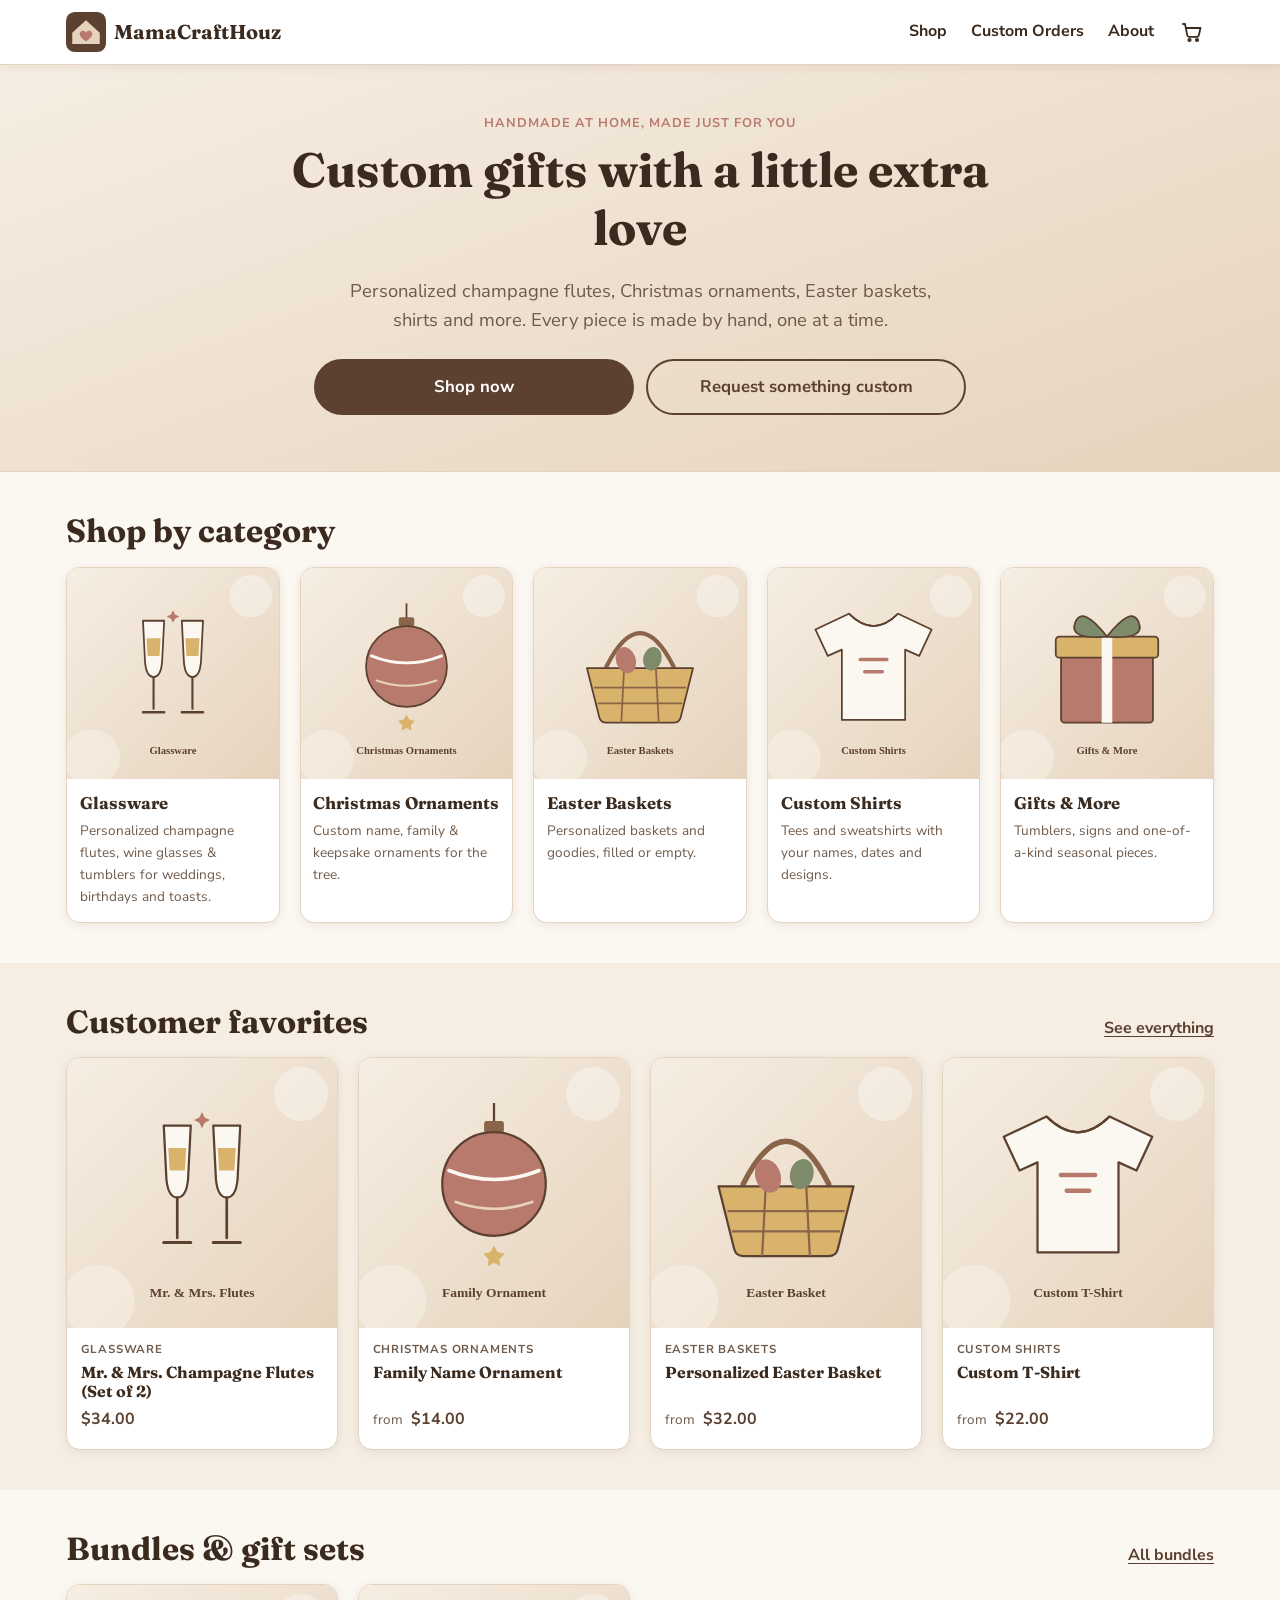
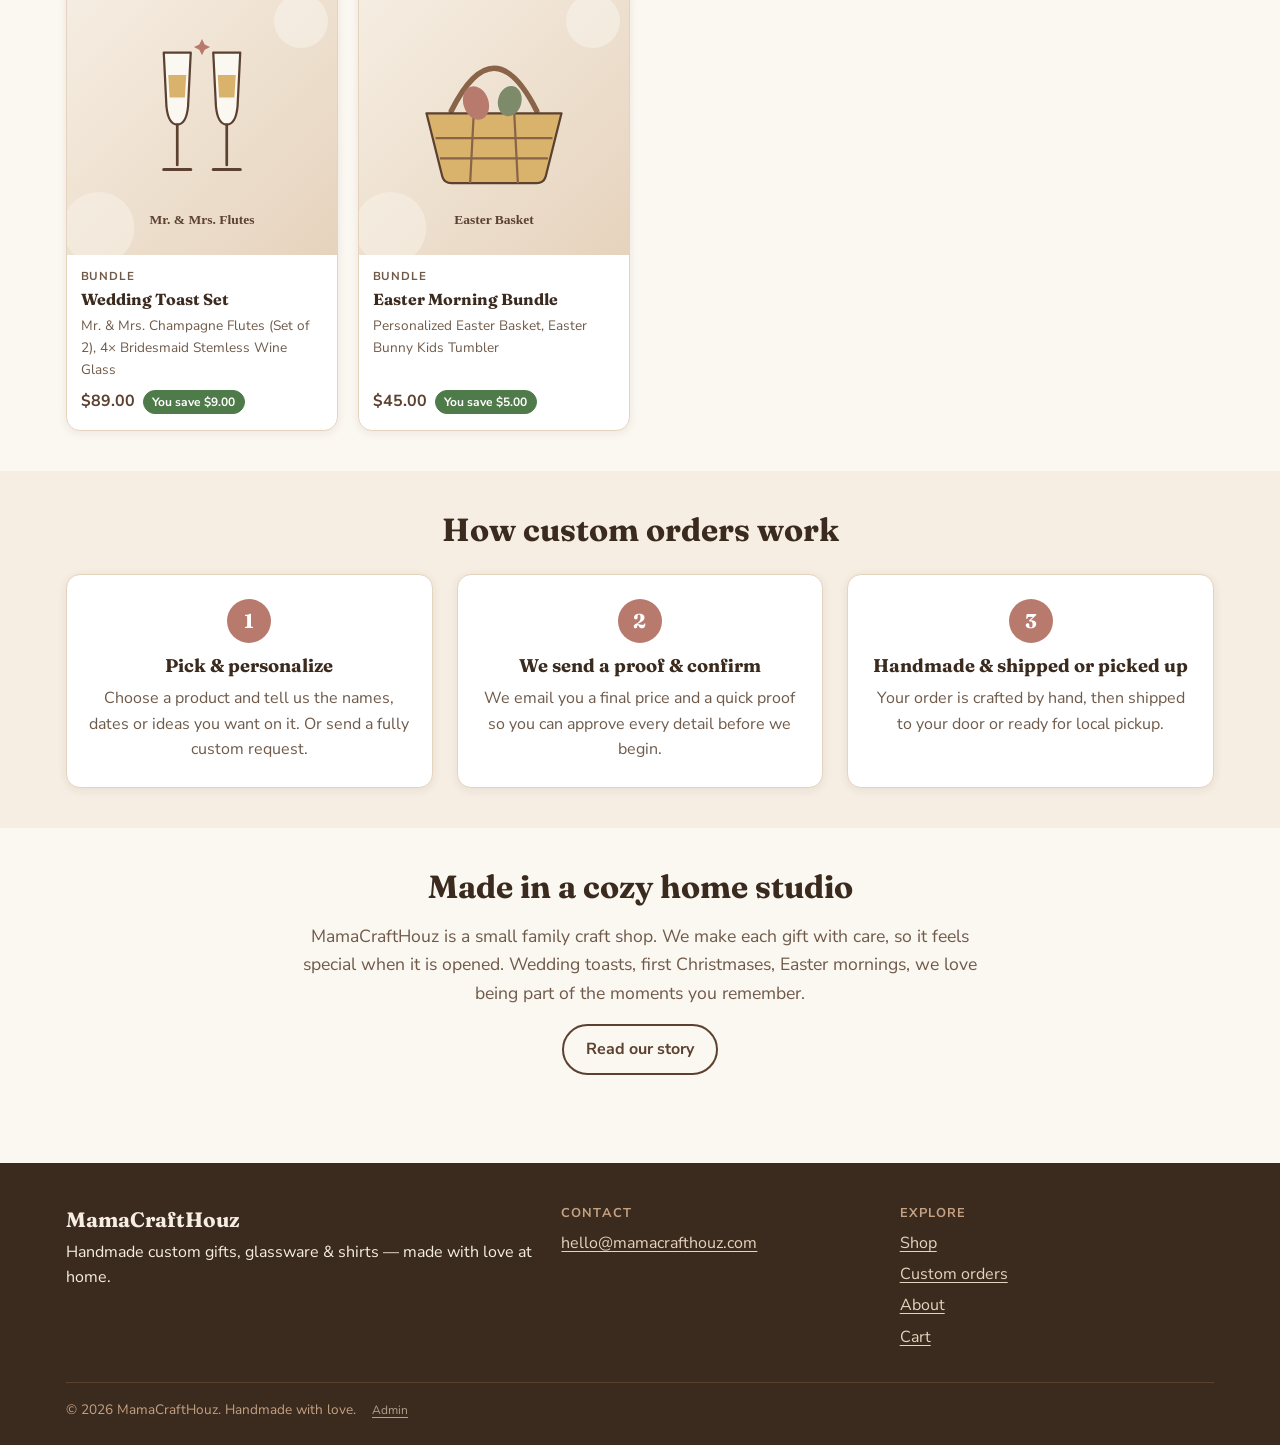
==== index.html @ 95ccf109 "Add storefront: home, shop, product/bundle pages, cart with order requests, custom order form Includ" ====
<!doctype html>
<html lang="en">
<head>
<meta charset="utf-8">
<meta name="viewport" content="width=device-width, initial-scale=1">
<title>MamaCraftHouz | Handmade custom gifts, glassware & shirts</title>
<meta name="description" content="Handmade custom champagne glasses, Christmas ornaments, Easter baskets, shirts and gifts, made with love at home.">
<meta property="og:type" content="website">
<meta property="og:site_name" content="MamaCraftHouz">
<meta property="og:title" content="MamaCraftHouz | Handmade custom gifts, glassware & shirts">
<meta property="og:description" content="Handmade custom champagne glasses, Christmas ornaments, Easter baskets, shirts and gifts, made with love at home.">
<meta property="og:image" content="images/products/cat-gifts.svg">
<meta name="theme-color" content="#5c4130">
<link rel="icon" type="image/svg+xml" href="images/favicon.svg">
<link rel="stylesheet" href="css/theme.css">
<link rel="stylesheet" href="css/site.css">
</head>
<body>
<a class="skip-link" href="#main">Skip to content</a>
<header class="site-header" id="site-header"></header>
<main id="main" tabindex="-1">

<section class="hero">
  <div class="container hero-inner">
    <p class="eyebrow">Handmade at home, made just for you</p>
    <h1>Custom gifts with a little extra love</h1>
    <p class="hero-lead">Personalized champagne flutes, Christmas ornaments, Easter baskets, shirts and more. Every piece is made by hand, one at a time.</p>
    <div class="hero-actions">
      <a class="btn btn-primary btn-lg" href="shop.html">Shop now</a>
      <a class="btn btn-secondary btn-lg" href="custom-order.html">Request something custom</a>
    </div>
  </div>
</section>

<section class="section" aria-labelledby="cat-h">
  <div class="container">
    <h2 id="cat-h" class="section-title">Shop by category</h2>
    <div id="categories" class="tile-grid" aria-busy="true"></div>
  </div>
</section>

<section class="section section-alt" aria-labelledby="feat-h">
  <div class="container">
    <div class="section-head"><h2 id="feat-h" class="section-title">Customer favorites</h2><a class="link-more" href="shop.html">See everything</a></div>
    <div id="featured" class="grid" aria-busy="true"></div>
  </div>
</section>

<section class="section" id="bundles-section" aria-labelledby="bun-h" hidden>
  <div class="container">
    <div class="section-head"><h2 id="bun-h" class="section-title">Bundles &amp; gift sets</h2><a class="link-more" href="shop.html?category=bundles">All bundles</a></div>
    <div id="bundles" class="grid"></div>
  </div>
</section>

<section class="section section-alt" aria-labelledby="how-h">
  <div class="container">
    <h2 id="how-h" class="section-title center">How custom orders work</h2>
    <ol class="steps">
      <li class="step"><span class="step-num" aria-hidden="true">1</span><h3>Pick &amp; personalize</h3><p>Choose a product and tell us the names, dates or ideas you want on it. Or send a fully custom request.</p></li>
      <li class="step"><span class="step-num" aria-hidden="true">2</span><h3>We send a proof &amp; confirm</h3><p>We email you a final price and a quick proof so you can approve every detail before we begin.</p></li>
      <li class="step"><span class="step-num" aria-hidden="true">3</span><h3>Handmade &amp; shipped or picked up</h3><p>Your order is crafted by hand, then shipped to your door or ready for local pickup.</p></li>
    </ol>
  </div>
</section>

<section class="section" aria-labelledby="about-h">
  <div class="container narrow center">
    <h2 id="about-h" class="section-title">Made in a cozy home studio</h2>
    <p class="lead">MamaCraftHouz is a small family craft shop. We make each gift with care, so it feels special when it is opened. Wedding toasts, first Christmases, Easter mornings, we love being part of the moments you remember.</p>
    <p><a class="btn btn-secondary" href="about.html">Read our story</a></p>
  </div>
</section>

</main>
<footer class="site-footer" id="site-footer"></footer>
<noscript><p class="notice">Please enable JavaScript to browse the shop.</p></noscript>
<script type="module">
import { initLayout } from "./js/layout.js";
initLayout("");
</script>
<script type="module" src="js/home.js"></script>
</body>
</html>
---- css/theme.css ----
/* ==========================================================
   MamaCraftHouz theme tokens — change the color scheme HERE.
   Every other stylesheet uses these variables only.
   ========================================================== */
@import url("https://fonts.googleapis.com/css2?family=Fraunces:opsz,wght@9..144,500;9..144,700&family=Nunito+Sans:wght@400;600;700&display=swap");

:root {
  /* Brand browns */
  --brown-900: #3b2a1e;
  --brown-700: #5c4130;
  --brown-500: #8a6448;
  --brown-300: #c4a283;
  --tan-200: #e6d3bd;
  --cream-100: #f6eee3;
  --cream-50: #fbf7f1;

  /* Accents */
  --sage: #7d8b6a;
  --rose: #b97a6e;

  /* Semantic roles */
  --bg: var(--cream-50);
  --surface: #ffffff;
  --surface-alt: var(--cream-100);
  --text: var(--brown-900);
  --text-muted: #6f5a4a;
  --border: var(--tan-200);
  --primary: var(--brown-700);
  --primary-hover: var(--brown-900);
  --on-primary: #ffffff;
  --accent: var(--rose);
  --success: #4f7a4a;
  --danger: #a3433a;
  --focus: #c98a3e;

  --font-heading: "Fraunces", Georgia, serif;
  --font-body: "Nunito Sans", system-ui, -apple-system, Segoe UI, sans-serif;

  --radius: 14px;
  --radius-sm: 8px;
  --shadow: 0 2px 10px rgba(59, 42, 30, 0.08);
  --shadow-lg: 0 10px 30px rgba(59, 42, 30, 0.14);
  --max-width: 1180px;
  --gutter: 16px;
}
---- css/site.css ----
/* MamaCraftHouz storefront styles. Colors/fonts come ONLY from css/theme.css variables. */
*, *::before, *::after { box-sizing: border-box; }
html { -webkit-text-size-adjust: 100%; scroll-behavior: smooth; }
body {
  margin: 0; background: var(--bg); color: var(--text);
  font-family: var(--font-body); font-size: 1rem; line-height: 1.6;
  min-height: 100vh; display: flex; flex-direction: column; overflow-x: hidden;
}
main { flex: 1; }
img, svg { max-width: 100%; height: auto; display: block; }
h1, h2, h3, h4 { font-family: var(--font-heading); font-weight: 700; line-height: 1.2; margin: 0 0 .5em; color: var(--text); }
h1 { font-size: clamp(1.9rem, 6vw, 3rem); }
h2 { font-size: clamp(1.4rem, 4vw, 2rem); }
h3 { font-size: 1.15rem; }
p { margin: 0 0 1em; }
a { color: var(--primary); text-underline-offset: 3px; }
a:hover { color: var(--accent); }
s { color: var(--text-muted); }

:focus-visible { outline: 3px solid var(--focus); outline-offset: 2px; border-radius: 4px; }
.sr-only { position: absolute; width: 1px; height: 1px; margin: -1px; padding: 0; overflow: hidden; clip: rect(0 0 0 0); white-space: nowrap; border: 0; }
.skip-link { position: absolute; left: var(--gutter); top: -100px; z-index: 100; background: var(--primary); color: var(--on-primary); padding: .6rem 1rem; border-radius: var(--radius-sm); }
.skip-link:focus { top: var(--gutter); }
[hidden] { display: none !important; }

.container { width: 100%; max-width: var(--max-width); margin: 0 auto; padding: 0 var(--gutter); }
.narrow { max-width: 720px; }
.center { text-align: center; }
.lead { font-size: 1.1rem; color: var(--text-muted); }
.section { padding: 2.5rem 0; }
.section-tight { padding: 1.5rem 0 3rem; }
.section-alt { background: var(--surface-alt); }
.section-title { margin-bottom: 1rem; }
.section-head { display: flex; flex-wrap: wrap; align-items: baseline; justify-content: space-between; gap: .5rem 1rem; }
.link-more { font-weight: 700; }
.eyebrow { text-transform: uppercase; letter-spacing: .08em; font-size: .8rem; font-weight: 700; color: var(--accent); margin-bottom: .5rem; }
.eyebrow a { color: inherit; }
.page-head { background: var(--surface-alt); border-bottom: 1px solid var(--border); padding: 2rem 0 1.5rem; }
.page-head h1 { margin-bottom: .25em; }
.page-head .lead { margin: 0; max-width: 60ch; }
.loading { color: var(--text-muted); padding: 2rem 0; }

/* Header */
.site-header { position: sticky; top: 0; z-index: 50; background: var(--surface); border-bottom: 1px solid var(--border); box-shadow: var(--shadow); }
.header-inner { display: flex; align-items: center; gap: .5rem; min-height: 64px; }
.logo { display: flex; align-items: center; gap: .5rem; text-decoration: none; color: var(--text); margin-right: auto; min-width: 0; }
.logo-mark { width: 40px; height: 40px; }
.logo-text { font-family: var(--font-heading); font-weight: 700; font-size: 1.25rem; white-space: nowrap; }
.main-nav { display: none; flex-direction: column; position: absolute; top: 100%; left: 0; right: 0; background: var(--surface); border-bottom: 1px solid var(--border); box-shadow: var(--shadow-lg); padding: .5rem var(--gutter) 1rem; }
.main-nav.open { display: flex; }
.main-nav a { padding: .8rem .25rem; text-decoration: none; font-weight: 700; color: var(--text); border-bottom: 1px solid var(--border); }
.main-nav a:last-child { border-bottom: 0; }
.main-nav a:hover, .main-nav a[aria-current="page"] { color: var(--accent); }
.cart-link, .menu-toggle { position: relative; display: inline-flex; align-items: center; justify-content: center; width: 44px; height: 44px; border-radius: 50%; color: var(--text); background: transparent; border: 0; cursor: pointer; }
.cart-link:hover, .menu-toggle:hover { background: var(--surface-alt); color: var(--text); }
.cart-badge { position: absolute; top: 2px; right: 0; min-width: 20px; height: 20px; padding: 0 5px; border-radius: 10px; background: var(--accent); color: var(--on-primary); font-size: .72rem; font-weight: 700; line-height: 20px; text-align: center; }
.menu-bars, .menu-bars::before, .menu-bars::after { display: block; width: 22px; height: 2px; background: var(--text); border-radius: 2px; position: relative; transition: transform .2s, opacity .2s; }
.menu-bars::before, .menu-bars::after { content: ""; position: absolute; left: 0; }
.menu-bars::before { top: -7px; }
.menu-bars::after { top: 7px; }
.menu-toggle[aria-expanded="true"] .menu-bars { background: transparent; }
.menu-toggle[aria-expanded="true"] .menu-bars::before { transform: translateY(7px) rotate(45deg); }
.menu-toggle[aria-expanded="true"] .menu-bars::after { transform: translateY(-7px) rotate(-45deg); }
@media (min-width: 760px) {
  .menu-toggle { display: none; }
  .main-nav { display: flex; position: static; flex-direction: row; gap: 1.5rem; padding: 0; border: 0; box-shadow: none; background: transparent; margin-right: .5rem; }
  .main-nav a { border: 0; padding: .5rem 0; }
}

/* Buttons */
.btn { display: inline-flex; align-items: center; justify-content: center; gap: .5rem; min-height: 44px; padding: .65rem 1.4rem; border-radius: 999px; border: 2px solid var(--primary); font: inherit; font-weight: 700; text-decoration: none; cursor: pointer; transition: background .15s, color .15s, transform .1s; }
.btn:active { transform: translateY(1px); }
.btn-primary { background: var(--primary); color: var(--on-primary); }
.btn-primary:hover { background: var(--primary-hover); border-color: var(--primary-hover); color: var(--on-primary); }
.btn-secondary { background: transparent; color: var(--primary); }
.btn-secondary:hover { background: var(--primary); color: var(--on-primary); }
.btn-lg { min-height: 52px; padding: .8rem 1.8rem; font-size: 1.05rem; }
.btn-block { width: 100%; }
.btn[disabled] { opacity: .6; cursor: not-allowed; }
.link-btn { background: none; border: 0; padding: .5rem; min-height: 44px; font: inherit; color: var(--danger); text-decoration: underline; cursor: pointer; }

/* Hero */
.hero { background: linear-gradient(160deg, var(--cream-100), var(--tan-200)); padding: 3rem 0 3.5rem; text-align: center; border-bottom: 1px solid var(--border); }
.hero-inner { max-width: 780px; }
.hero h1 { margin-bottom: .4em; }
.hero-lead { font-size: 1.15rem; color: var(--text-muted); max-width: 56ch; margin: 0 auto 1.5rem; }
.hero-actions { display: flex; flex-wrap: wrap; gap: .75rem; justify-content: center; }
.hero-actions .btn { flex: 1 1 220px; max-width: 320px; }

/* Grids and cards */
.grid { display: grid; grid-template-columns: repeat(2, minmax(0, 1fr)); gap: 12px; }
@media (min-width: 640px) { .grid { grid-template-columns: repeat(3, minmax(0, 1fr)); gap: 20px; } }
@media (min-width: 960px) { .grid { grid-template-columns: repeat(4, minmax(0, 1fr)); } }
.card { background: var(--surface); border: 1px solid var(--border); border-radius: var(--radius); box-shadow: var(--shadow); overflow: hidden; transition: box-shadow .2s, transform .2s; display: flex; flex-direction: column; }
.card:hover, .card:focus-within { box-shadow: var(--shadow-lg); transform: translateY(-2px); }
.card-media { display: block; aspect-ratio: 1; background: var(--surface-alt); }
.card-media img { width: 100%; height: 100%; object-fit: cover; }
.card-body { padding: .75rem .85rem 1rem; display: flex; flex-direction: column; flex: 1; }
.card-eyebrow { font-size: .72rem; text-transform: uppercase; letter-spacing: .07em; color: var(--text-muted); margin: 0 0 .25rem; font-weight: 700; }
.card-title { font-size: 1rem; margin: 0 0 .4rem; }
.card-title a { color: var(--text); text-decoration: none; }
.card-title a::after { content: ""; position: absolute; inset: 0; }
.product-card { position: relative; }
.card-note { font-size: .85rem; color: var(--text-muted); margin: 0 0 .5rem; }
.card-price { margin: auto 0 0; font-weight: 700; color: var(--primary); display: flex; flex-wrap: wrap; gap: .25rem .5rem; align-items: baseline; }
.price-from { font-weight: 400; color: var(--text-muted); font-size: .85rem; }
.price-was { font-weight: 400; font-size: .9em; }
.badge { display: inline-block; padding: .1rem .55rem; border-radius: 999px; font-size: .75rem; font-weight: 700; background: var(--surface-alt); color: var(--primary); border: 1px solid var(--border); }
.badge-save { background: var(--success); color: var(--on-primary); border-color: var(--success); }

.tile-grid { display: grid; grid-template-columns: repeat(2, minmax(0, 1fr)); gap: 12px; }
@media (min-width: 640px) { .tile-grid { grid-template-columns: repeat(3, minmax(0, 1fr)); gap: 20px; } }
@media (min-width: 960px) { .tile-grid { grid-template-columns: repeat(5, minmax(0, 1fr)); } }
.tile { display: flex; flex-direction: column; background: var(--surface); border: 1px solid var(--border); border-radius: var(--radius); box-shadow: var(--shadow); overflow: hidden; text-decoration: none; color: var(--text); transition: box-shadow .2s, transform .2s; }
.tile:hover { box-shadow: var(--shadow-lg); transform: translateY(-2px); color: var(--text); }
.tile img { width: 100%; aspect-ratio: 1; object-fit: cover; }
.tile-body { padding: .7rem .8rem .9rem; display: flex; flex-direction: column; gap: .2rem; }
.tile-name { font-family: var(--font-heading); font-weight: 700; font-size: 1.05rem; }
.tile-desc { display: none; font-size: .85rem; color: var(--text-muted); }
@media (min-width: 640px) { .tile-desc { display: block; } }

/* Steps */
.steps { list-style: none; margin: 1.5rem 0 0; padding: 0; display: grid; gap: 16px; }
@media (min-width: 760px) { .steps { grid-template-columns: repeat(3, 1fr); gap: 24px; } }
.step { background: var(--surface); border: 1px solid var(--border); border-radius: var(--radius); box-shadow: var(--shadow); padding: 1.5rem 1.25rem; text-align: center; }
.step p { margin: 0; color: var(--text-muted); }
.step-num { display: inline-flex; align-items: center; justify-content: center; width: 44px; height: 44px; border-radius: 50%; background: var(--accent); color: var(--on-primary); font-family: var(--font-heading); font-weight: 700; font-size: 1.25rem; margin-bottom: .75rem; }

/* Shop */
.shop-controls { display: grid; gap: 1rem; margin-bottom: 1rem; }
.search-field { max-width: 420px; }
.chips { display: flex; flex-wrap: wrap; gap: .5rem; }
.chip { min-height: 40px; padding: .4rem 1rem; border-radius: 999px; border: 1.5px solid var(--border); background: var(--surface); color: var(--text); font: inherit; font-weight: 600; cursor: pointer; }
.chip:hover { border-color: var(--brown-300); }
.chip[aria-pressed="true"] { background: var(--primary); border-color: var(--primary); color: var(--on-primary); }
.result-count { color: var(--text-muted); font-size: .9rem; min-height: 1.4em; margin-bottom: .5rem; }
.bundles-title { margin: 2.5rem 0 1rem; }

/* Forms */
.field { display: flex; flex-direction: column; gap: .35rem; margin-bottom: 1rem; min-width: 0; }
.field label, legend { font-weight: 700; font-size: .95rem; }
input, select, textarea { width: 100%; font: inherit; color: var(--text); background: var(--surface); border: 1.5px solid var(--brown-300); border-radius: var(--radius-sm); padding: .65rem .8rem; min-height: 44px; }
textarea { resize: vertical; }
input:focus-visible, select:focus-visible, textarea:focus-visible { outline: 3px solid var(--focus); outline-offset: 1px; border-color: var(--primary); }
input[type="radio"] { width: auto; min-height: 0; }
.hint { font-size: .85rem; color: var(--text-muted); margin: 0; }
.req { color: var(--danger); }
.optional { font-weight: 400; color: var(--text-muted); font-size: .85rem; }
.form-error { color: var(--danger); font-weight: 700; margin: 0 0 1rem; }
.field-row { display: grid; gap: 0 16px; }
@media (min-width: 560px) { .field-row { grid-template-columns: 1fr 1fr; } }
.card-form { background: var(--surface); border: 1px solid var(--border); border-radius: var(--radius); box-shadow: var(--shadow); padding: 1.25rem; }
.narrow-form { max-width: 760px; }
.fieldset { border: 0; padding: 0; margin: 0 0 1rem; }
.radio { display: flex; align-items: center; gap: .5rem; min-height: 40px; font-weight: 400; }
.radio input { width: 20px; height: 20px; accent-color: var(--primary); }
.hp { position: absolute; left: -9999px; width: 1px; height: 1px; opacity: 0; }

/* Notices */
.notice { background: var(--surface); border: 1px solid var(--border); border-radius: var(--radius); padding: 1.5rem; box-shadow: var(--shadow); margin: 1.5rem 0; }
.notice-error { border-color: var(--danger); }
.notice-success { border-color: var(--success); background: var(--surface); text-align: center; padding: 2rem 1.25rem; }
.notice-success h2 { color: var(--success); }
.todo-note { background: var(--surface-alt); border-left: 4px solid var(--accent); padding: .6rem .9rem; border-radius: var(--radius-sm); font-size: .9rem; }

/* Product page */
.breadcrumb { padding: 1rem 0 .5rem; font-weight: 600; }
.product-layout { display: grid; gap: 1.5rem; padding-bottom: 2.5rem; }
@media (min-width: 860px) { .product-layout { grid-template-columns: minmax(0, 1.05fr) minmax(0, 1fr); gap: 3rem; } }
.gallery-main { border-radius: var(--radius); overflow: hidden; border: 1px solid var(--border); box-shadow: var(--shadow); background: var(--surface-alt); aspect-ratio: 1; }
.gallery-main img { width: 100%; height: 100%; object-fit: cover; }
.thumbs { display: flex; gap: .5rem; margin-top: .75rem; flex-wrap: wrap; }
.thumb { width: 64px; height: 64px; padding: 0; border: 2px solid var(--border); border-radius: var(--radius-sm); overflow: hidden; background: var(--surface); cursor: pointer; }
.thumb[aria-pressed="true"] { border-color: var(--primary); }
.thumb img { width: 100%; height: 100%; object-fit: cover; }
.price-line { display: flex; flex-wrap: wrap; align-items: baseline; gap: .5rem .75rem; margin-bottom: 1rem; }
.price { font-family: var(--font-heading); font-size: 1.75rem; font-weight: 700; color: var(--primary); }
.prose p { max-width: 65ch; }
.prose h2 { margin-top: 1.5rem; }
#buy { margin-top: 1.25rem; padding-top: 1.25rem; border-top: 1px solid var(--border); }
.counter { text-align: right; }
.lead-time { color: var(--text-muted); font-weight: 600; }
.add-status { min-height: 1.5em; margin: .75rem 0 0; font-weight: 700; color: var(--success); text-align: center; }
.mini-title { font-size: 1.1rem; margin-top: 1rem; }
.included { list-style: none; padding: 0; margin: 0 0 1rem; display: grid; gap: .5rem; }
.included a { display: flex; align-items: center; gap: .75rem; text-decoration: none; color: var(--text); padding: .4rem; border: 1px solid var(--border); border-radius: var(--radius-sm); background: var(--surface); font-weight: 600; }
.included a:hover { border-color: var(--brown-300); }
.included img { width: 56px; height: 56px; border-radius: var(--radius-sm); object-fit: cover; flex: none; }

.stepper { display: inline-flex; align-items: stretch; border: 1.5px solid var(--brown-300); border-radius: 999px; overflow: hidden; background: var(--surface); align-self: flex-start; }
.stepper button { width: 44px; min-height: 44px; border: 0; background: var(--surface-alt); color: var(--text); font-size: 1.25rem; cursor: pointer; }
.stepper button:hover { background: var(--tan-200); }
.stepper input, .stepper output { width: 52px; min-height: 44px; border: 0; border-radius: 0; text-align: center; padding: .25rem; display: flex; align-items: center; justify-content: center; font-weight: 700; -moz-appearance: textfield; }
.stepper input::-webkit-outer-spin-button, .stepper input::-webkit-inner-spin-button { -webkit-appearance: none; margin: 0; }

/* Cart */
.cart-layout { display: grid; gap: 1.5rem; align-items: start; }
@media (min-width: 900px) {
  .cart-layout { grid-template-columns: minmax(0, 1.6fr) minmax(0, 1fr); gap: 2rem; }
  .cart-layout > section { grid-column: 1; grid-row: 1 / span 2; }
  .summary { grid-column: 2; grid-row: 1; }
  .checkout-form { grid-column: 2; grid-row: 2; }
}
.cart-lines { list-style: none; margin: 0; padding: 0; display: grid; gap: 12px; }
.cart-line { display: grid; grid-template-columns: 72px minmax(0, 1fr); gap: .5rem .9rem; background: var(--surface); border: 1px solid var(--border); border-radius: var(--radius); padding: .9rem; box-shadow: var(--shadow); position: relative; }
.cart-line > img, .img-missing { width: 72px; height: 72px; border-radius: var(--radius-sm); object-fit: cover; background: var(--surface-alt); }
.line-name { font-size: 1.05rem; margin: 0 0 .25rem; padding-right: 4.5rem; }
.line-name a { color: var(--text); text-decoration: none; }
.line-meta { margin: 0 0 .25rem; font-size: .9rem; color: var(--text-muted); overflow-wrap: anywhere; }
.line-actions { display: flex; flex-wrap: wrap; align-items: center; gap: .5rem 1rem; margin-top: .5rem; }
.line-total { position: absolute; top: .9rem; right: .9rem; margin: 0; font-weight: 700; color: var(--primary); }
.summary-row { display: flex; justify-content: space-between; align-items: baseline; font-size: 1.15rem; }
.summary h2, .checkout-form h2 { font-size: 1.3rem; }

/* About / contact */
.about-grid { display: grid; gap: 2rem; align-items: start; }
@media (min-width: 860px) { .about-grid { grid-template-columns: minmax(0, 1.6fr) minmax(0, 1fr); } }
.contact-list { list-style: none; padding: 0; margin: 0; display: grid; gap: .75rem; }
.contact-list span { display: block; font-size: .8rem; text-transform: uppercase; letter-spacing: .06em; color: var(--text-muted); font-weight: 700; }
.contact-list a { overflow-wrap: anywhere; }

/* Footer */
.site-footer { background: var(--brown-900); color: var(--cream-100); margin-top: 2rem; padding: 2.5rem 0 1.5rem; }
.site-footer a { color: var(--tan-200); }
.site-footer a:hover { color: var(--on-primary); }
.footer-inner { display: grid; gap: 1.5rem; }
@media (min-width: 760px) { .footer-inner { grid-template-columns: 1.5fr 1fr 1fr; } }
.footer-name { font-family: var(--font-heading); font-size: 1.3rem; font-weight: 700; margin-bottom: .25rem; }
.footer-heading { font-weight: 700; text-transform: uppercase; letter-spacing: .08em; font-size: .8rem; margin-bottom: .5rem; color: var(--brown-300); }
.footer-list { list-style: none; padding: 0; margin: 0 0 .5rem; display: grid; gap: .35rem; overflow-wrap: anywhere; }
.footer-social { display: flex; flex-wrap: wrap; gap: .5rem 1rem; }
.footer-legal { grid-column: 1 / -1; border-top: 1px solid var(--brown-700); padding-top: 1rem; margin: 0; font-size: .85rem; color: var(--brown-300); }
.admin-link { font-size: .75rem; margin-left: .75rem; opacity: .7; }

@media (prefers-reduced-motion: reduce) {
  * { transition: none !important; scroll-behavior: auto !important; }
}

.checkout-form > .hint { margin-bottom: 1rem; }
.summary > .hint { margin-bottom: 1rem; }
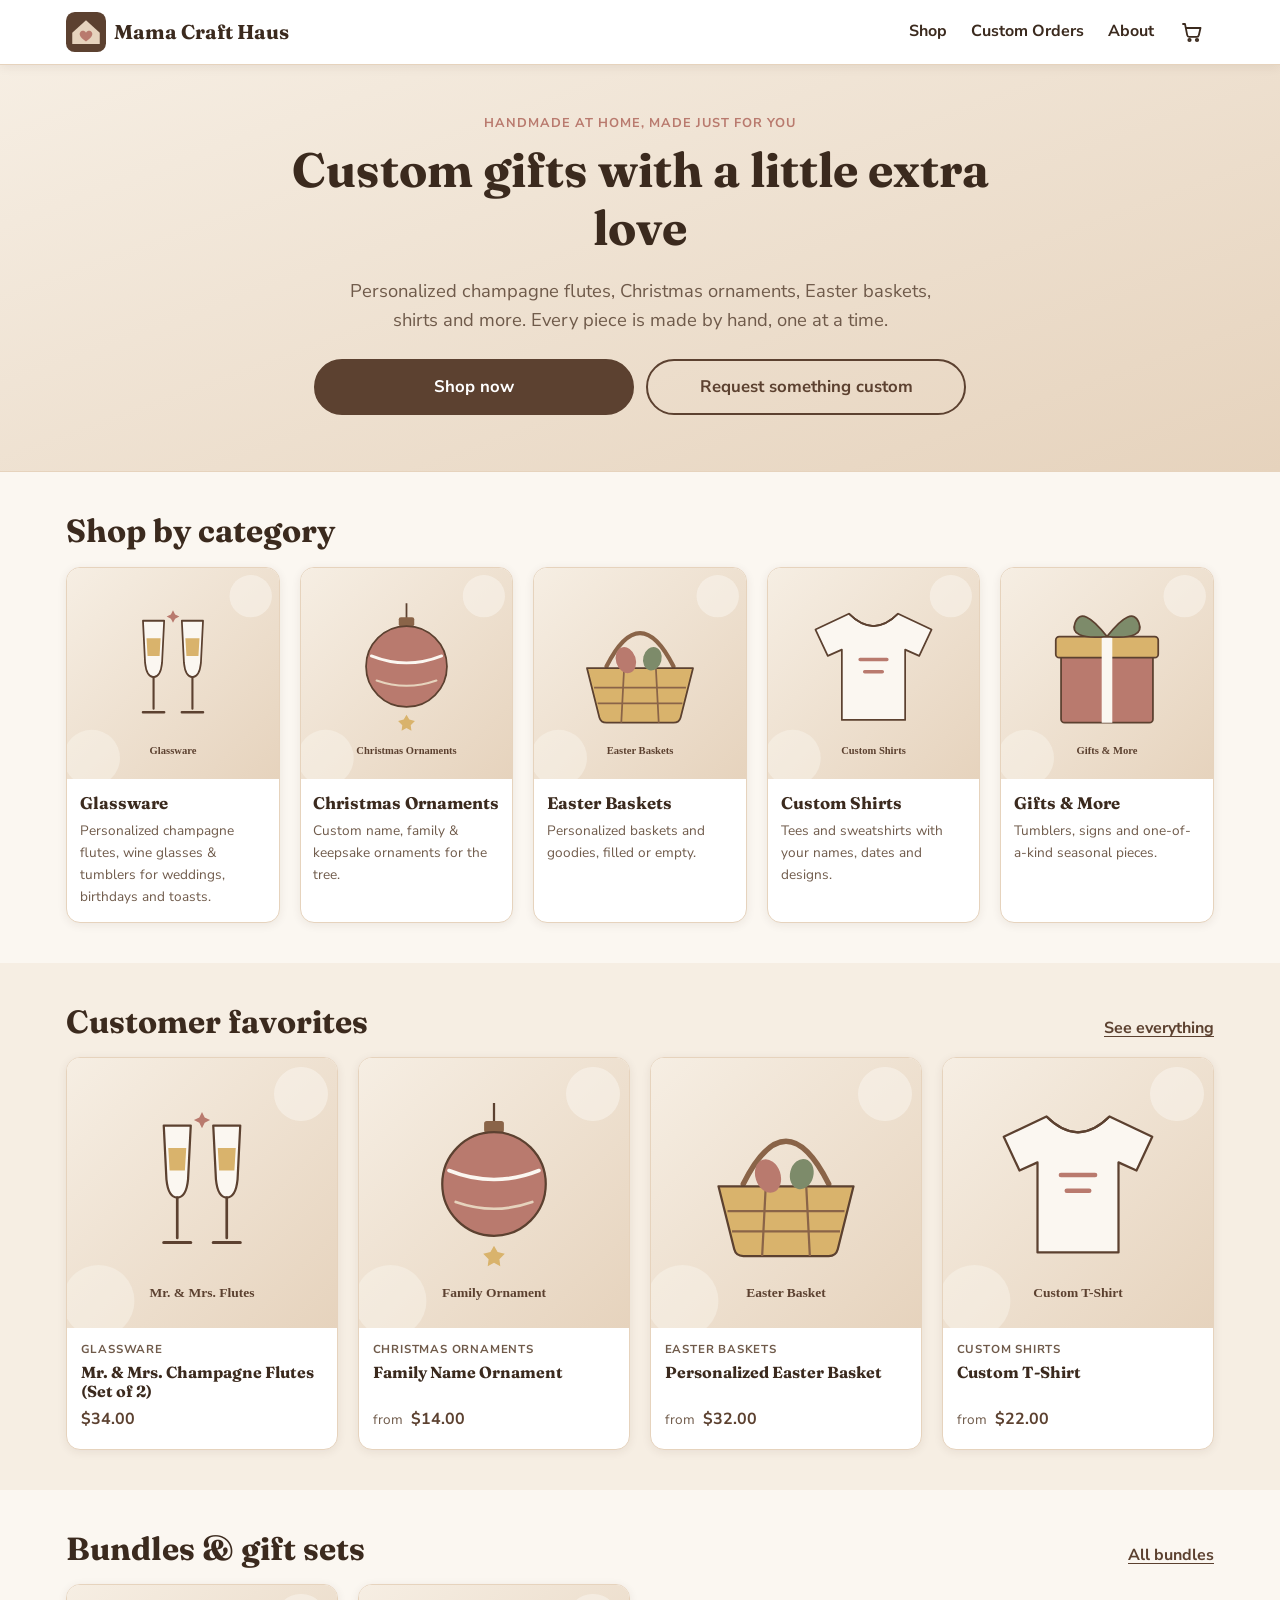
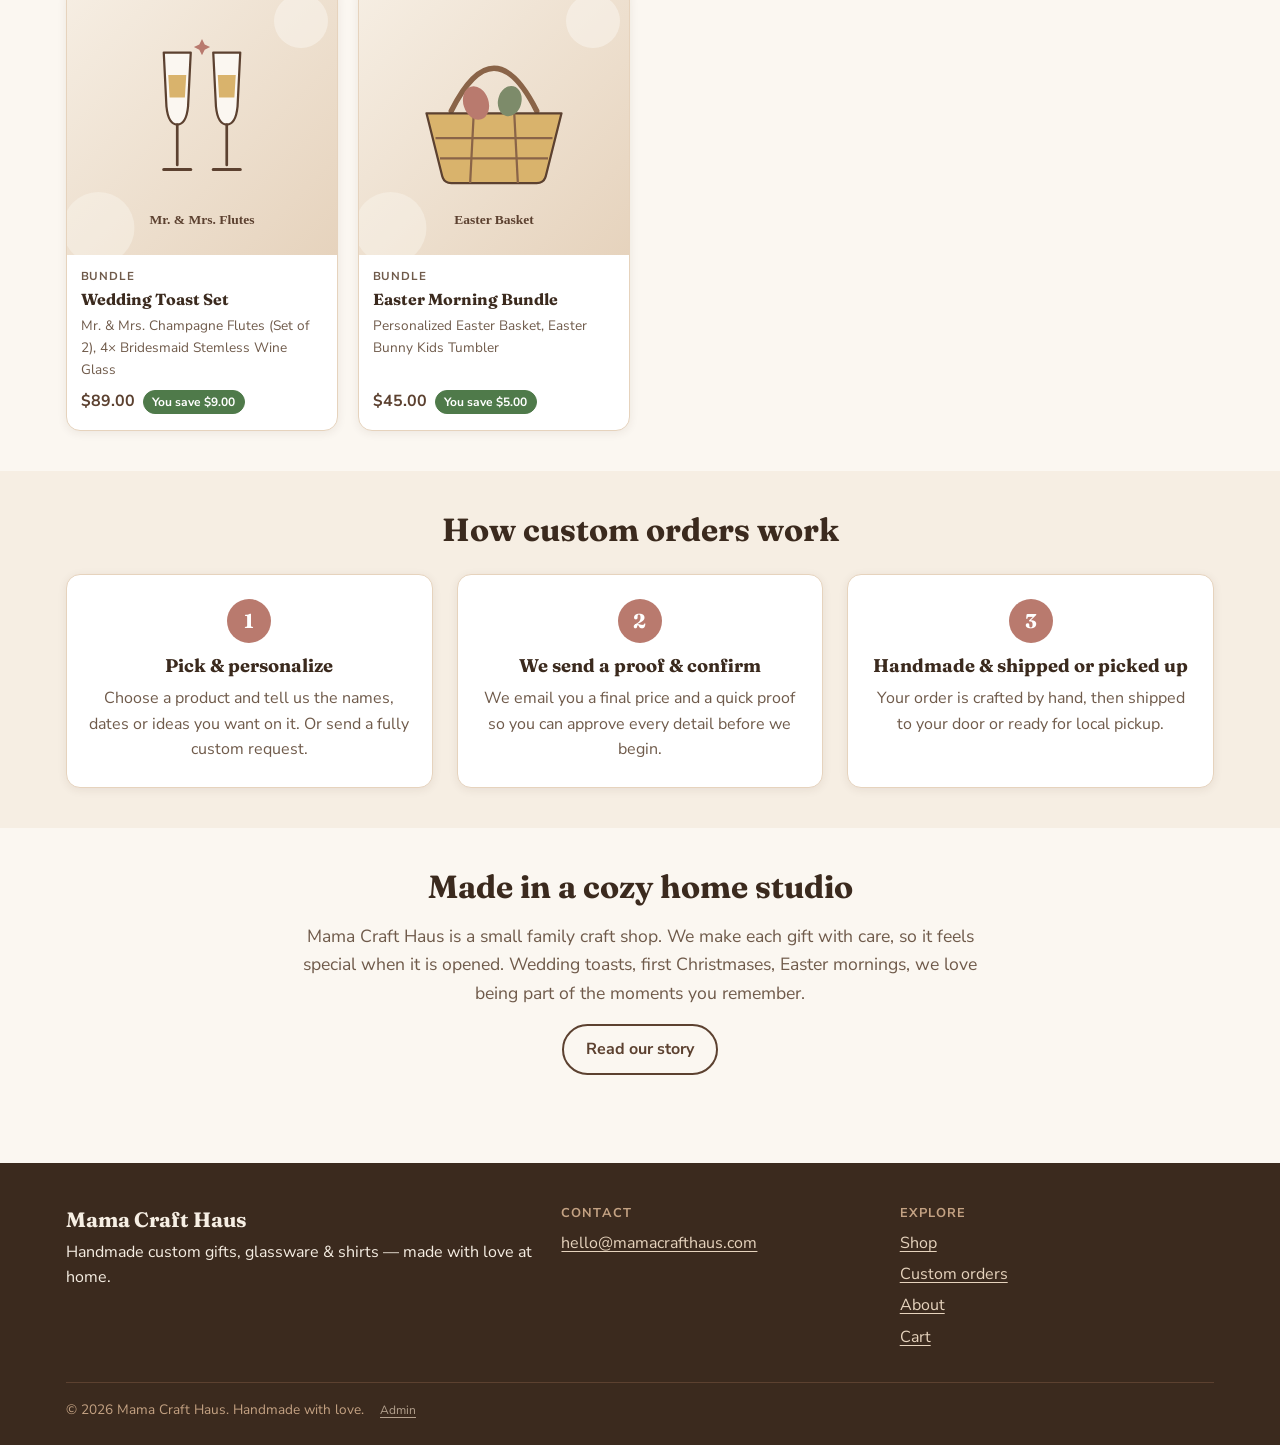
==== commit 2f79fd92: "Rename shop display name to Mama Craft Haus Repo name and URLs stay MamaCraftHouz.  Co-Authored-By: " ====
--- a/index.html
+++ b/index.html
@@ -3,11 +3,11 @@
 <head>
 <meta charset="utf-8">
 <meta name="viewport" content="width=device-width, initial-scale=1">
-<title>MamaCraftHouz | Handmade custom gifts, glassware & shirts</title>
+<title>Mama Craft Haus | Handmade custom gifts, glassware & shirts</title>
 <meta name="description" content="Handmade custom champagne glasses, Christmas ornaments, Easter baskets, shirts and gifts, made with love at home.">
 <meta property="og:type" content="website">
-<meta property="og:site_name" content="MamaCraftHouz">
-<meta property="og:title" content="MamaCraftHouz | Handmade custom gifts, glassware & shirts">
+<meta property="og:site_name" content="Mama Craft Haus">
+<meta property="og:title" content="Mama Craft Haus | Handmade custom gifts, glassware & shirts">
 <meta property="og:description" content="Handmade custom champagne glasses, Christmas ornaments, Easter baskets, shirts and gifts, made with love at home.">
 <meta property="og:image" content="images/products/cat-gifts.svg">
 <meta name="theme-color" content="#5c4130">
@@ -67,7 +67,7 @@
 <section class="section" aria-labelledby="about-h">
   <div class="container narrow center">
     <h2 id="about-h" class="section-title">Made in a cozy home studio</h2>
-    <p class="lead">MamaCraftHouz is a small family craft shop. We make each gift with care, so it feels special when it is opened. Wedding toasts, first Christmases, Easter mornings, we love being part of the moments you remember.</p>
+    <p class="lead">Mama Craft Haus is a small family craft shop. We make each gift with care, so it feels special when it is opened. Wedding toasts, first Christmases, Easter mornings, we love being part of the moments you remember.</p>
     <p><a class="btn btn-secondary" href="about.html">Read our story</a></p>
   </div>
 </section>
--- a/css/theme.css
+++ b/css/theme.css
@@ -1,5 +1,5 @@
 /* ==========================================================
-   MamaCraftHouz theme tokens — change the color scheme HERE.
+   Mama Craft Haus theme tokens — change the color scheme HERE.
    Every other stylesheet uses these variables only.
    ========================================================== */
 @import url("https://fonts.googleapis.com/css2?family=Fraunces:opsz,wght@9..144,500;9..144,700&family=Nunito+Sans:wght@400;600;700&display=swap");
--- a/css/site.css
+++ b/css/site.css
@@ -1,4 +1,4 @@
-/* MamaCraftHouz storefront styles. Colors/fonts come ONLY from css/theme.css variables. */
+/* Mama Craft Haus storefront styles. Colors/fonts come ONLY from css/theme.css variables. */
 *, *::before, *::after { box-sizing: border-box; }
 html { -webkit-text-size-adjust: 100%; scroll-behavior: smooth; }
 body {
